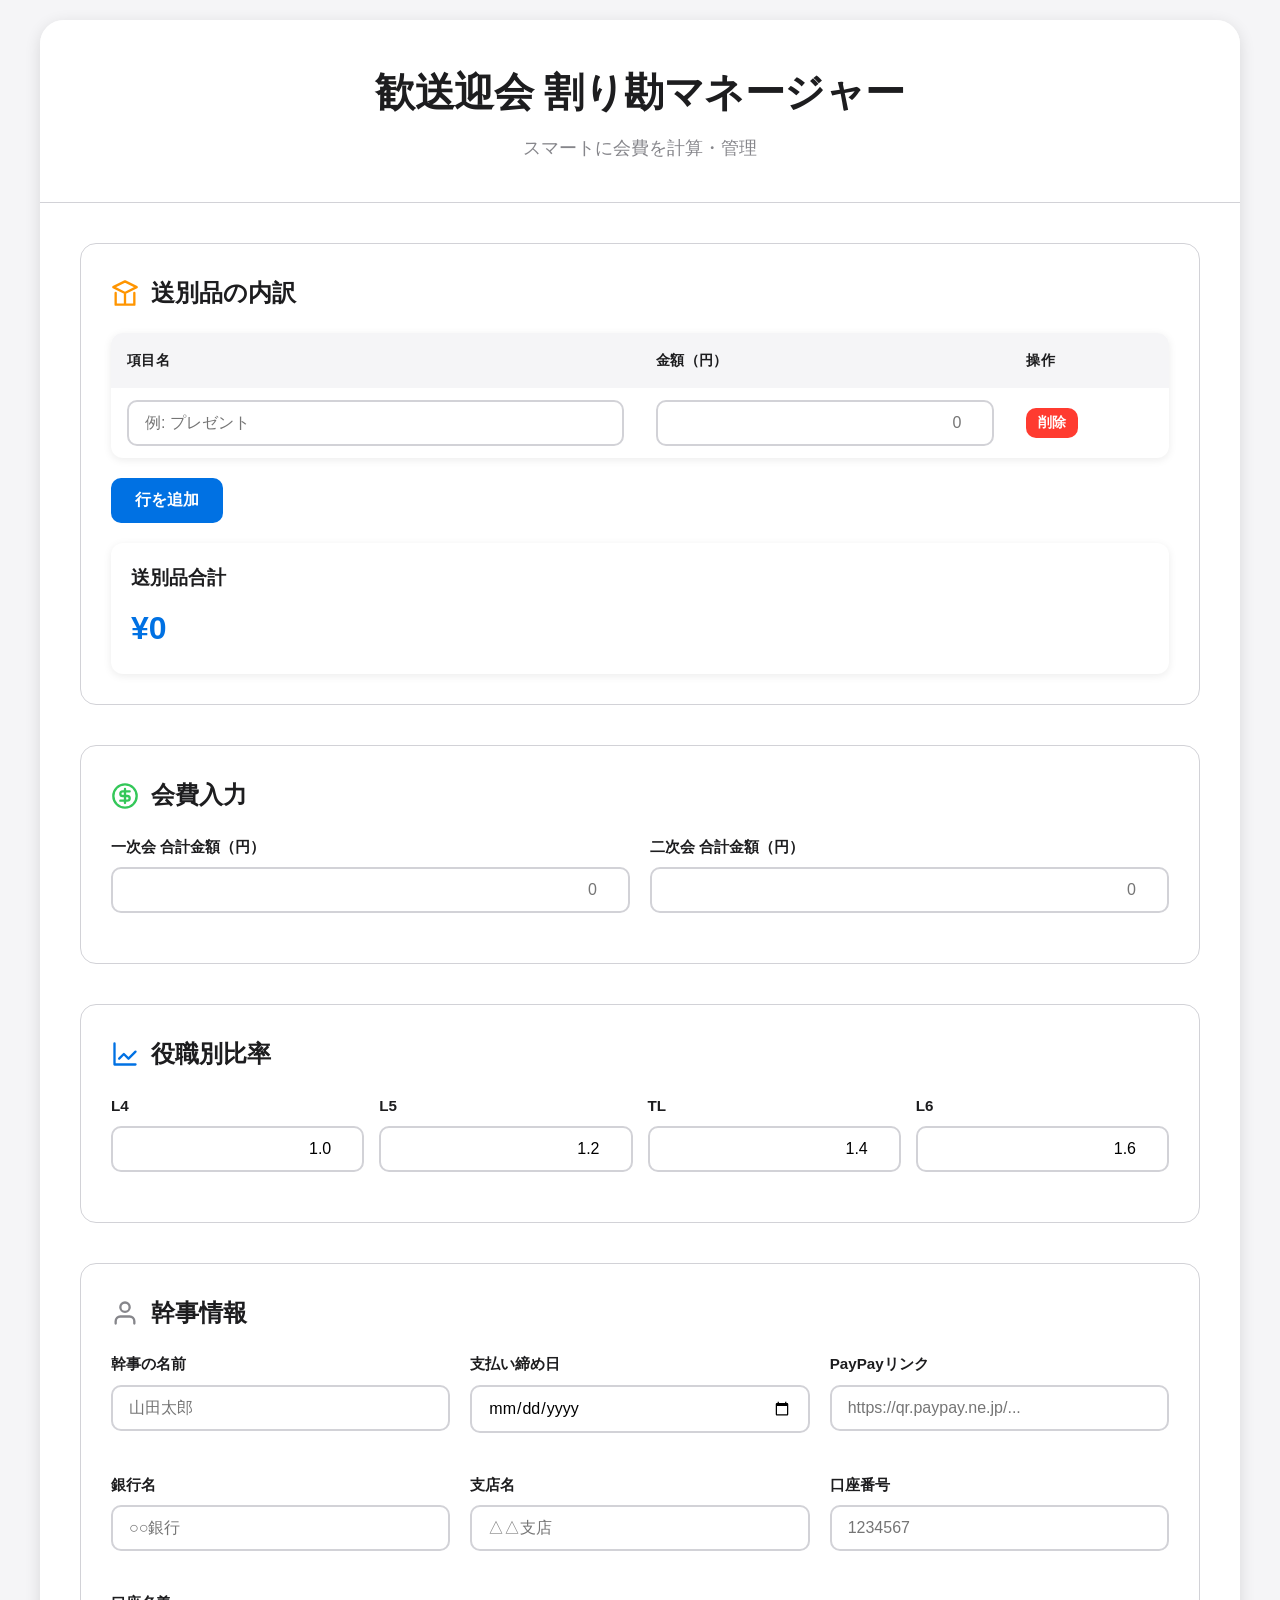
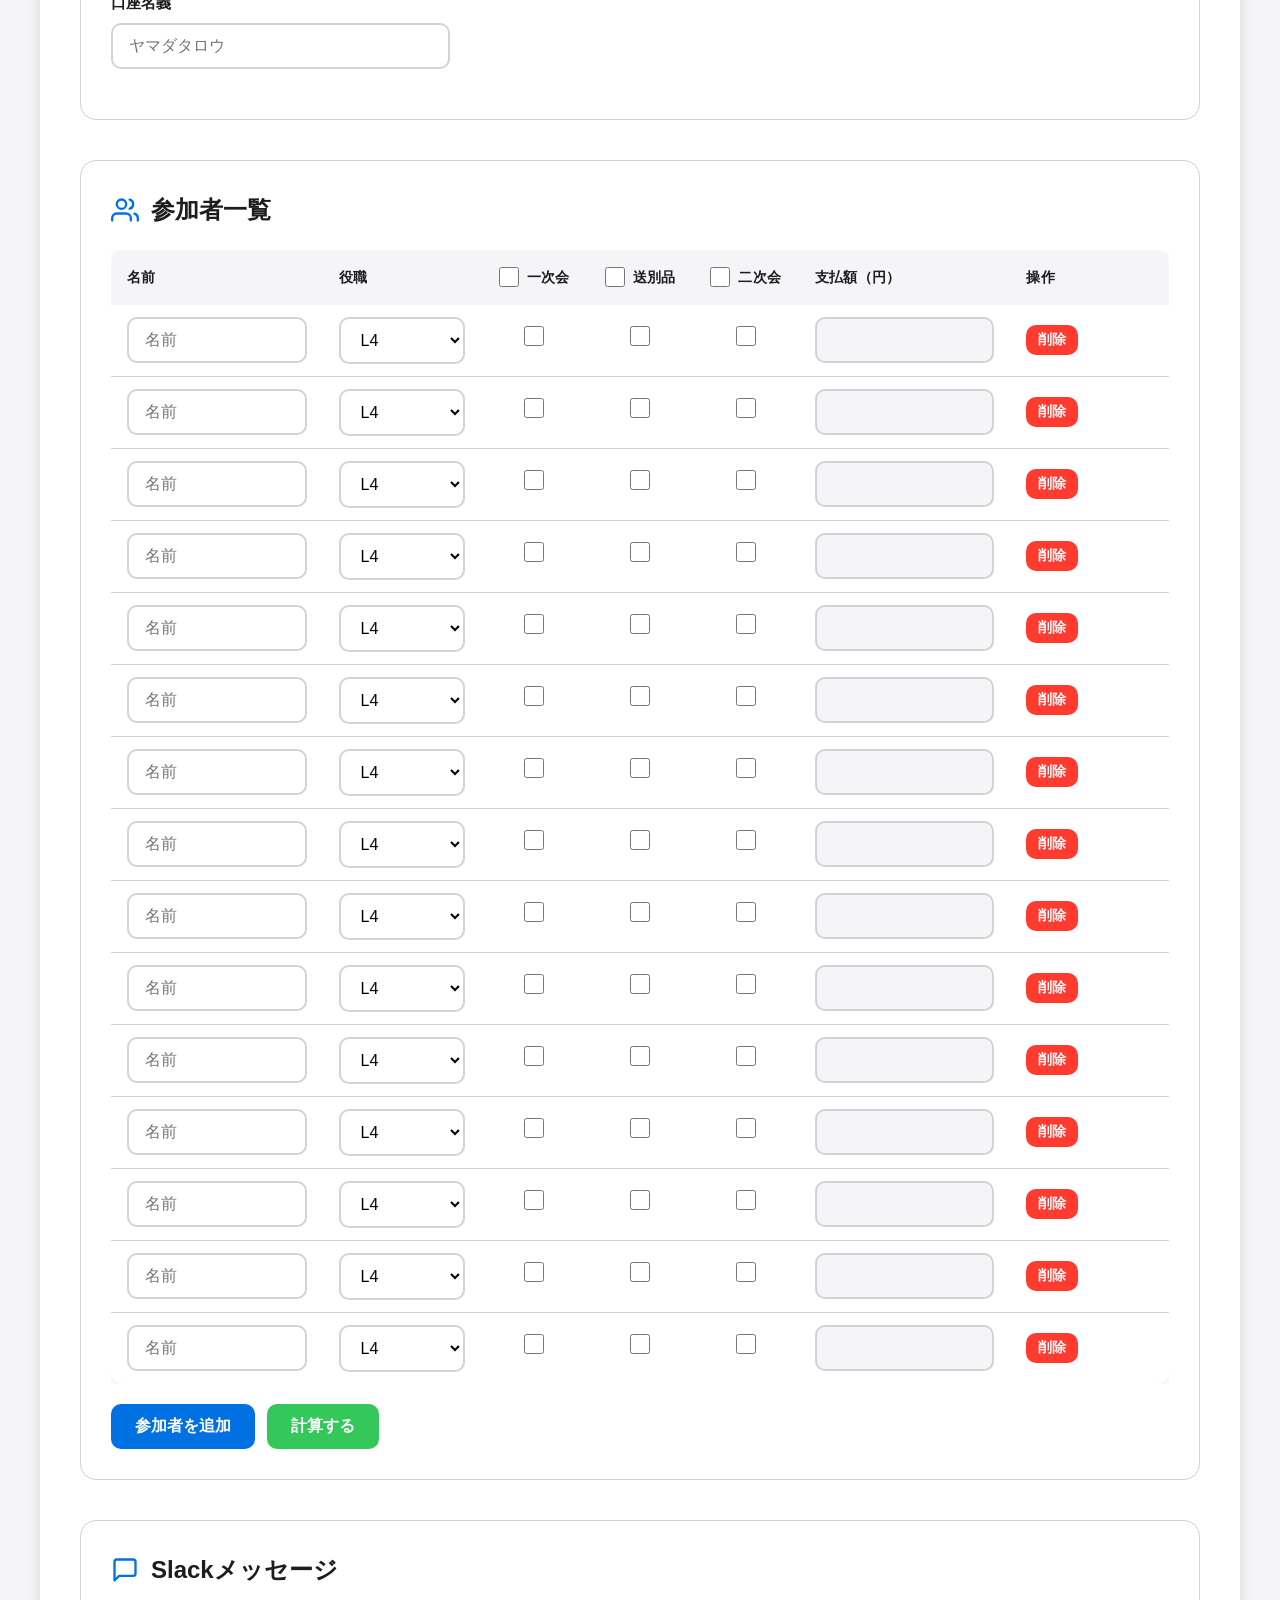
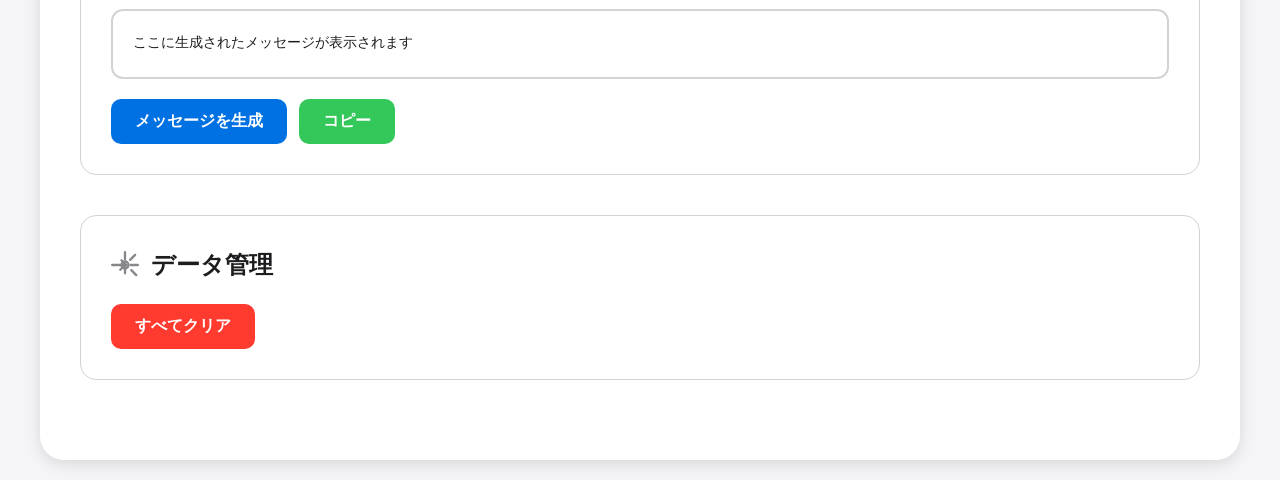
==== 割り勘マネージャー.html @ 9e11f9ca "Add files via upload" ====
<!DOCTYPE html>
<html lang="ja">
<head>
    <meta charset="UTF-8">
    <meta name="viewport" content="width=device-width, initial-scale=1.0">
    <title>歓送迎会 割り勘マネージャー</title>
    <style>
        * {
            margin: 0;
            padding: 0;
            box-sizing: border-box;
        }
        
        :root {
            --primary-blue: #0071e3;
            --primary-blue-hover: #0077ed;
            --secondary-gray: #f5f5f7;
            --text-primary: #1d1d1f;
            --text-secondary: #86868b;
            --card-bg: #ffffff;
            --border-color: #d2d2d7;
            --success-green: #34c759;
            --warning-orange: #ff9500;
            --danger-red: #ff3b30;
            --shadow-light: 0 2px 8px rgba(0, 0, 0, 0.08);
            --shadow-medium: 0 4px 16px rgba(0, 0, 0, 0.12);
        }
        
        body {
            font-family: -apple-system, BlinkMacSystemFont, 'Segoe UI', 'Helvetica Neue', 'Hiragino Kaku Gothic ProN', 'ヒラギノ角ゴ ProN W3', Meiryo, メイリオ, sans-serif;
            background: #f5f5f7;
            color: var(--text-primary);
            line-height: 1.6;
            min-height: 100vh;
            padding: 20px;
            -webkit-font-smoothing: antialiased;
        }
        
        input, select, textarea, button {
            font-family: -apple-system, BlinkMacSystemFont, 'Segoe UI', 'Helvetica Neue', 'Hiragino Kaku Gothic ProN', 'ヒラギノ角ゴ ProN W3', Meiryo, メイリオ, sans-serif;
        }
        
        .container {
            max-width: 1200px;
            margin: 0 auto;
            background: var(--card-bg);
            border-radius: 24px;
            box-shadow: var(--shadow-medium);
            overflow: hidden;
        }
        
        .header {
            background: white;
            color: var(--text-primary);
            padding: 40px;
            text-align: center;
            border-bottom: 1px solid var(--border-color);
        }
        
        .header h1 {
            font-size: 2.5rem;
            font-weight: 700;
            margin-bottom: 10px;
            letter-spacing: -0.5px;
        }
        
        .header p {
            font-size: 1.1rem;
            color: var(--text-secondary);
        }
        
        .content {
            padding: 40px;
        }
        
        .section {
            margin-bottom: 40px;
            background: white;
            border-radius: 16px;
            padding: 30px;
            transition: all 0.3s ease;
            border: 1px solid var(--border-color);
        }
        
        .section:hover {
            box-shadow: var(--shadow-light);
        }
        
        .section-title {
            font-size: 1.5rem;
            font-weight: 700;
            margin-bottom: 20px;
            color: var(--text-primary);
            display: flex;
            align-items: center;
            gap: 12px;
        }
        
        .section-title svg {
            width: 28px;
            height: 28px;
            flex-shrink: 0;
        }
        
        .form-group {
            margin-bottom: 20px;
        }
        
        .form-label {
            display: block;
            font-weight: 600;
            margin-bottom: 8px;
            color: var(--text-primary);
            font-size: 0.95rem;
        }
        
        input[type="text"],
        input[type="number"],
        input[type="date"],
        select {
            width: 100%;
            padding: 12px 16px;
            border: 2px solid var(--border-color);
            border-radius: 10px;
            font-size: 1rem;
            transition: all 0.3s ease;
            background: white;
        }
        
        input[type="text"]:focus,
        input[type="number"]:focus,
        input[type="date"]:focus,
        select:focus {
            outline: none;
            border-color: var(--primary-blue);
            box-shadow: 0 0 0 4px rgba(0, 113, 227, 0.1);
        }
        
        input[type="number"] {
            text-align: right;
        }
        
        table {
            width: 100%;
            border-collapse: separate;
            border-spacing: 0;
            background: white;
            border-radius: 12px;
            overflow: hidden;
            box-shadow: var(--shadow-light);
        }
        
        thead {
            background: var(--secondary-gray);
            color: var(--text-primary);
        }
        
        th {
            padding: 16px;
            text-align: left;
            font-weight: 600;
            font-size: 0.9rem;
            letter-spacing: 0.3px;
        }
        
        td {
            padding: 12px 16px;
            border-bottom: 1px solid var(--border-color);
        }
        
        tbody tr {
            transition: all 0.2s ease;
        }
        
        tbody tr:hover {
            background: var(--secondary-gray);
        }
        
        tbody tr:last-child td {
            border-bottom: none;
        }
        
        .row-calculated {
            background: rgba(52, 199, 89, 0.1) !important;
        }
        
        .btn {
            padding: 12px 24px;
            border: none;
            border-radius: 10px;
            font-size: 1rem;
            font-weight: 600;
            cursor: pointer;
            transition: all 0.3s ease;
            display: inline-flex;
            align-items: center;
            gap: 8px;
        }
        
        .btn:hover {
            transform: translateY(-2px);
            box-shadow: var(--shadow-medium);
        }
        
        .btn:active {
            transform: translateY(0);
        }
        
        .btn-primary {
            background: var(--primary-blue);
            color: white;
        }
        
        .btn-primary:hover {
            background: var(--primary-blue-hover);
        }
        
        .btn-success {
            background: var(--success-green);
            color: white;
        }
        
        .btn-danger {
            background: var(--danger-red);
            color: white;
        }
        
        .btn-small {
            padding: 6px 12px;
            font-size: 0.85rem;
        }
        
        .button-group {
            display: flex;
            gap: 12px;
            flex-wrap: wrap;
            margin-top: 20px;
        }
        
        .grid-2 {
            display: grid;
            grid-template-columns: repeat(auto-fit, minmax(250px, 1fr));
            gap: 20px;
        }
        
        .grid-4 {
            display: grid;
            grid-template-columns: repeat(auto-fit, minmax(150px, 1fr));
            gap: 15px;
        }
        
        .total-display {
            background: white;
            border-radius: 12px;
            padding: 20px;
            margin-top: 20px;
            box-shadow: var(--shadow-light);
        }
        
        .total-display h3 {
            font-size: 1.2rem;
            margin-bottom: 10px;
            color: var(--text-primary);
        }
        
        .total-display .amount {
            font-size: 2rem;
            font-weight: 700;
            color: var(--primary-blue);
        }
        
        .diff-display {
            margin-top: 20px;
            padding: 16px;
            border-radius: 12px;
            font-weight: 600;
            text-align: center;
        }
        
        .diff-positive {
            background: rgba(52, 199, 89, 0.15);
            color: var(--success-green);
        }
        
        .diff-negative {
            background: rgba(255, 59, 48, 0.15);
            color: var(--danger-red);
        }
        
        .diff-zero {
            background: rgba(0, 113, 227, 0.15);
            color: var(--primary-blue);
        }
        
        .slack-output {
            background: white;
            border: 2px solid var(--border-color);
            border-radius: 12px;
            padding: 20px;
            font-family: 'SF Mono', 'Monaco', 'Courier New', monospace;
            font-size: 0.9rem;
            white-space: pre-wrap;
            word-wrap: break-word;
            max-height: 400px;
            overflow-y: auto;
            line-height: 1.8;
        }
        
        .checkbox-header {
            display: flex;
            align-items: center;
            gap: 8px;
            justify-content: center;
        }
        
        input[type="checkbox"] {
            width: 20px;
            height: 20px;
            cursor: pointer;
            border-radius: 4px;
        }
        
        .hidden-row {
            display: none;
        }
        
        @media (max-width: 768px) {
            body {
                padding: 10px;
            }
            
            .header h1 {
                font-size: 1.8rem;
            }
            
            .content {
                padding: 20px;
            }
            
            .section {
                padding: 20px;
            }
            
            table {
                font-size: 0.85rem;
            }
            
            th, td {
                padding: 8px;
            }
            
            .btn {
                width: 100%;
                justify-content: center;
            }
            
            .grid-2,
            .grid-4 {
                grid-template-columns: 1fr;
            }
        }
        
        ::-webkit-scrollbar {
            width: 10px;
            height: 10px;
        }
        
        ::-webkit-scrollbar-track {
            background: var(--secondary-gray);
            border-radius: 10px;
        }
        
        ::-webkit-scrollbar-thumb {
            background: var(--text-secondary);
            border-radius: 10px;
        }
        
        ::-webkit-scrollbar-thumb:hover {
            background: var(--text-primary);
        }
    </style>
</head>
<body>
    <div class="container">
        <div class="header">
            <h1>歓送迎会 割り勘マネージャー</h1>
            <p>スマートに会費を計算・管理</p>
        </div>
        
        <div class="content">
            <!-- 送別品の内訳 -->
            <div class="section">
                <h2 class="section-title">
                    <svg viewBox="0 0 24 24" fill="none" stroke="currentColor" stroke-width="2" stroke-linecap="round" stroke-linejoin="round" style="color: #ff9500;">
                        <path d="M20 12v10H4V12M22 7l-10-5-10 5 10 5 10-5zM12 12v10"/>
                    </svg>
                    送別品の内訳
                </h2>
                <table id="giftTable">
                    <thead>
                        <tr>
                            <th style="width: 50%">項目名</th>
                            <th style="width: 35%">金額（円）</th>
                            <th style="width: 15%">操作</th>
                        </tr>
                    </thead>
                    <tbody id="giftTableBody">
                        <tr>
                            <td><input type="text" class="gift-item" placeholder="例: プレゼント"></td>
                            <td><input type="number" class="gift-amount" placeholder="0"></td>
                            <td><button class="btn btn-danger btn-small" onclick="deleteGiftRow(this)">削除</button></td>
                        </tr>
                    </tbody>
                </table>
                <div class="button-group">
                    <button class="btn btn-primary" onclick="addGiftRow()">行を追加</button>
                </div>
                <div class="total-display">
                    <h3>送別品合計</h3>
                    <div class="amount" id="giftTotal">¥0</div>
                </div>
            </div>
            
            <!-- 会費入力 -->
            <div class="section">
                <h2 class="section-title">
                    <svg viewBox="0 0 24 24" fill="none" stroke="currentColor" stroke-width="2" stroke-linecap="round" stroke-linejoin="round" style="color: #34c759;">
                        <circle cx="12" cy="12" r="10"/>
                        <path d="M16 8h-6a2 2 0 1 0 0 4h4a2 2 0 1 1 0 4H8M12 18V6"/>
                    </svg>
                    会費入力
                </h2>
                <div class="grid-2">
                    <div class="form-group">
                        <label class="form-label">一次会 合計金額（円）</label>
                        <input type="number" id="primaryTotal" placeholder="0">
                    </div>
                    <div class="form-group">
                        <label class="form-label">二次会 合計金額（円）</label>
                        <input type="number" id="secondaryTotal" placeholder="0">
                    </div>
                </div>
            </div>
            
            <!-- 役職別比率 -->
            <div class="section">
                <h2 class="section-title">
                    <svg viewBox="0 0 24 24" fill="none" stroke="currentColor" stroke-width="2" stroke-linecap="round" stroke-linejoin="round" style="color: #0071e3;">
                        <path d="M3 3v18h18M7 16l4-4 4 4 6-6"/>
                    </svg>
                    役職別比率
                </h2>
                <div class="grid-4">
                    <div class="form-group">
                        <label class="form-label">L4</label>
                        <input type="number" id="ratioL4" value="1.0" step="0.1">
                    </div>
                    <div class="form-group">
                        <label class="form-label">L5</label>
                        <input type="number" id="ratioL5" value="1.2" step="0.1">
                    </div>
                    <div class="form-group">
                        <label class="form-label">TL</label>
                        <input type="number" id="ratioTL" value="1.4" step="0.1">
                    </div>
                    <div class="form-group">
                        <label class="form-label">L6</label>
                        <input type="number" id="ratioL6" value="1.6" step="0.1">
                    </div>
                </div>
            </div>
            
            <!-- 幹事情報 -->
            <div class="section">
                <h2 class="section-title">
                    <svg viewBox="0 0 24 24" fill="none" stroke="currentColor" stroke-width="2" stroke-linecap="round" stroke-linejoin="round" style="color: #86868b;">
                        <path d="M20 21v-2a4 4 0 0 0-4-4H8a4 4 0 0 0-4 4v2"/>
                        <circle cx="12" cy="7" r="4"/>
                    </svg>
                    幹事情報
                </h2>
                <div class="grid-2">
                    <div class="form-group">
                        <label class="form-label">幹事の名前</label>
                        <input type="text" id="organizerName" placeholder="山田太郎">
                    </div>
                    <div class="form-group">
                        <label class="form-label">支払い締め日</label>
                        <input type="date" id="paymentDeadline">
                    </div>
                    <div class="form-group">
                        <label class="form-label">PayPayリンク</label>
                        <input type="text" id="paypayLink" placeholder="https://qr.paypay.ne.jp/...">
                    </div>
                    <div class="form-group">
                        <label class="form-label">銀行名</label>
                        <input type="text" id="bankName" placeholder="○○銀行">
                    </div>
                    <div class="form-group">
                        <label class="form-label">支店名</label>
                        <input type="text" id="branchName" placeholder="△△支店">
                    </div>
                    <div class="form-group">
                        <label class="form-label">口座番号</label>
                        <input type="text" id="accountNumber" placeholder="1234567">
                    </div>
                    <div class="form-group">
                        <label class="form-label">口座名義</label>
                        <input type="text" id="accountName" placeholder="ヤマダタロウ">
                    </div>
                </div>
            </div>
            
            <!-- 参加者一覧 -->
            <div class="section">
                <h2 class="section-title">
                    <svg viewBox="0 0 24 24" fill="none" stroke="currentColor" stroke-width="2" stroke-linecap="round" stroke-linejoin="round" style="color: #0071e3;">
                        <path d="M17 21v-2a4 4 0 0 0-4-4H5a4 4 0 0 0-4 4v2"/>
                        <circle cx="9" cy="7" r="4"/>
                        <path d="M23 21v-2a4 4 0 0 0-3-3.87M16 3.13a4 4 0 0 1 0 7.75"/>
                    </svg>
                    参加者一覧
                </h2>
                <div style="overflow-x: auto;">
                    <table id="participantTable">
                        <thead>
                            <tr>
                                <th style="width: 20%">名前</th>
                                <th style="width: 15%">役職</th>
                                <th style="width: 10%">
                                    <div class="checkbox-header">
                                        <input type="checkbox" id="checkAllPrimary" onchange="checkAllColumn('primary')">
                                        <label>一次会</label>
                                    </div>
                                </th>
                                <th style="width: 10%">
                                    <div class="checkbox-header">
                                        <input type="checkbox" id="checkAllGift" onchange="checkAllColumn('gift')">
                                        <label>送別品</label>
                                    </div>
                                </th>
                                <th style="width: 10%">
                                    <div class="checkbox-header">
                                        <input type="checkbox" id="checkAllSecondary" onchange="checkAllColumn('secondary')">
                                        <label>二次会</label>
                                    </div>
                                </th>
                                <th style="width: 20%">支払額（円）</th>
                                <th style="width: 15%">操作</th>
                            </tr>
                        </thead>
                        <tbody id="participantTableBody">
                        </tbody>
                    </table>
                </div>
                <div class="button-group">
                    <button class="btn btn-primary" onclick="addParticipantRow()">参加者を追加</button>
                    <button class="btn btn-success" onclick="calculate()">計算する</button>
                </div>
                <div id="diffDisplay"></div>
            </div>
            
            <!-- Slackメッセージ -->
            <div class="section">
                <h2 class="section-title">
                    <svg viewBox="0 0 24 24" fill="none" stroke="currentColor" stroke-width="2" stroke-linecap="round" stroke-linejoin="round" style="color: #0071e3;">
                        <path d="M21 15a2 2 0 0 1-2 2H7l-4 4V5a2 2 0 0 1 2-2h14a2 2 0 0 1 2 2z"/>
                    </svg>
                    Slackメッセージ
                </h2>
                <div class="slack-output" id="slackOutput">ここに生成されたメッセージが表示されます</div>
                <div class="button-group">
                    <button class="btn btn-primary" onclick="generateSlackMessage()">メッセージを生成</button>
                    <button class="btn btn-success" onclick="copyToClipboard()">コピー</button>
                </div>
            </div>
            
            <!-- データ管理 -->
            <div class="section">
                <h2 class="section-title">
                    <svg viewBox="0 0 24 24" fill="none" stroke="currentColor" stroke-width="2" stroke-linecap="round" stroke-linejoin="round" style="color: #86868b;">
                        <circle cx="12" cy="12" r="3"/>
                        <path d="M12 1v6m0 6v6m8.66-15.66l-4.24 4.24m-4.24 4.24l-4.24 4.24M23 12h-6m-6 0H1m20.66 8.66l-4.24-4.24m-4.24-4.24l-4.24-4.24"/>
                    </svg>
                    データ管理
                </h2>
                <div class="button-group">
                    <button class="btn btn-danger" onclick="clearAllData()">すべてクリア</button>
                </div>
            </div>
        </div>
    </div>
    
    <script>
        const STORAGE_KEY = 'warikanManager';
        
        document.addEventListener('DOMContentLoaded', function() {
            loadFromStorage();
            initializeParticipants();
            attachGiftTableEvents();
            attachInputEvents();
        });
        
        function initializeParticipants() {
            const tbody = document.getElementById('participantTableBody');
            if (tbody.children.length === 0) {
                for (let i = 0; i < 15; i++) {
                    addParticipantRow();
                }
            }
        }
        
        function attachGiftTableEvents() {
            const tbody = document.getElementById('giftTableBody');
            tbody.addEventListener('keydown', function(e) {
                if (e.key === 'Enter') {
                    e.preventDefault();
                    const target = e.target;
                    if (target.classList.contains('gift-item') || target.classList.contains('gift-amount')) {
                        const row = target.closest('tr');
                        const nextRow = row.nextElementSibling;
                        if (nextRow) {
                            nextRow.querySelector('.gift-item').focus();
                        } else {
                            addGiftRow();
                            setTimeout(() => {
                                const newRow = tbody.lastElementChild;
                                newRow.querySelector('.gift-item').focus();
                            }, 0);
                        }
                    }
                }
            });
            
            tbody.addEventListener('input', function(e) {
                if (e.target.classList.contains('gift-amount')) {
                    updateGiftTotal();
                    saveToStorage();
                }
            });
            
            tbody.addEventListener('input', function(e) {
                if (e.target.classList.contains('gift-item')) {
                    saveToStorage();
                }
            });
        }
        
        function attachInputEvents() {
            const inputs = ['primaryTotal', 'secondaryTotal', 'ratioL4', 'ratioL5', 'ratioTL', 'ratioL6',
                          'organizerName', 'paymentDeadline', 'paypayLink', 'bankName', 'branchName', 
                          'accountNumber', 'accountName'];
            
            inputs.forEach(id => {
                const element = document.getElementById(id);
                if (element) {
                    element.addEventListener('input', saveToStorage);
                }
            });
        }
        
        function addGiftRow() {
            const tbody = document.getElementById('giftTableBody');
            const row = tbody.insertRow();
            row.innerHTML = `
                <td><input type="text" class="gift-item" placeholder="例: プレゼント"></td>
                <td><input type="number" class="gift-amount" placeholder="0"></td>
                <td><button class="btn btn-danger btn-small" onclick="deleteGiftRow(this)">削除</button></td>
            `;
        }
        
        function deleteGiftRow(btn) {
            const row = btn.closest('tr');
            row.remove();
            updateGiftTotal();
            saveToStorage();
        }
        
        function updateGiftTotal() {
            const amounts = document.querySelectorAll('.gift-amount');
            let total = 0;
            amounts.forEach(input => {
                const value = parseFloat(input.value) || 0;
                total += value;
            });
            document.getElementById('giftTotal').textContent = '¥' + total.toLocaleString();
        }
        
        function addParticipantRow() {
            const tbody = document.getElementById('participantTableBody');
            const row = tbody.insertRow();
            row.innerHTML = `
                <td><input type="text" class="participant-name" placeholder="名前"></td>
                <td>
                    <select class="participant-role">
                        <option value="L4">L4</option>
                        <option value="L5">L5</option>
                        <option value="TL">TL</option>
                        <option value="L6">L6</option>
                    </select>
                </td>
                <td style="text-align: center;"><input type="checkbox" class="check-primary"></td>
                <td style="text-align: center;"><input type="checkbox" class="check-gift"></td>
                <td style="text-align: center;"><input type="checkbox" class="check-secondary"></td>
                <td><input type="text" class="payment-amount" readonly style="background: #f5f5f7; font-weight: 600;"></td>
                <td><button class="btn btn-danger btn-small" onclick="deleteParticipantRow(this)">削除</button></td>
            `;
            
            const nameInput = row.querySelector('.participant-name');
            nameInput.addEventListener('keydown', function(e) {
                if (e.key === 'Enter') {
                    e.preventDefault();
                    const currentRow = this.closest('tr');
                    const nextRow = currentRow.nextElementSibling;
                    if (nextRow) {
                        nextRow.querySelector('.participant-name').focus();
                    } else {
                        addParticipantRow();
                        setTimeout(() => {
                            const newRow = tbody.lastElementChild;
                            newRow.querySelector('.participant-name').focus();
                        }, 0);
                    }
                }
                if (e.key === 'Tab' && !e.shiftKey) {
                    e.preventDefault();
                    const currentRow = this.closest('tr');
                    const nextRow = currentRow.nextElementSibling;
                    if (nextRow) {
                        nextRow.querySelector('.participant-name').focus();
                    } else {
                        addParticipantRow();
                        setTimeout(() => {
                            const newRow = tbody.lastElementChild;
                            newRow.querySelector('.participant-name').focus();
                        }, 0);
                    }
                }
            });
            
            const inputs = row.querySelectorAll('input, select');
            inputs.forEach(input => {
                input.addEventListener('change', saveToStorage);
                input.addEventListener('input', saveToStorage);
            });
        }
        
        function deleteParticipantRow(btn) {
            const row = btn.closest('tr');
            row.remove();
            saveToStorage();
        }
        
        function checkAllColumn(type) {
            const checkboxId = 'checkAll' + type.charAt(0).toUpperCase() + type.slice(1);
            const isChecked = document.getElementById(checkboxId).checked;
            const checkboxes = document.querySelectorAll('.check-' + type);
            checkboxes.forEach(cb => {
                cb.checked = isChecked;
            });
            saveToStorage();
        }
        
        function calculate() {
            const giftTotal = getGiftTotal();
            const primaryTotal = parseFloat(document.getElementById('primaryTotal').value) || 0;
            const secondaryTotal = parseFloat(document.getElementById('secondaryTotal').value) || 0;
            
            const ratios = {
                'L4': parseFloat(document.getElementById('ratioL4').value) || 1.0,
                'L5': parseFloat(document.getElementById('ratioL5').value) || 1.2,
                'TL': parseFloat(document.getElementById('ratioTL').value) || 1.4,
                'L6': parseFloat(document.getElementById('ratioL6').value) || 1.6
            };
            
            const rows = document.querySelectorAll('#participantTableBody tr');
            const participants = [];
            
            rows.forEach(row => {
                const name = row.querySelector('.participant-name').value.trim();
                if (name) {
                    participants.push({
                        row: row,
                        name: name,
                        role: row.querySelector('.participant-role').value,
                        primary: row.querySelector('.check-primary').checked,
                        gift: row.querySelector('.check-gift').checked,
                        secondary: row.querySelector('.check-secondary').checked,
                        ratio: ratios[row.querySelector('.participant-role').value]
                    });
                }
            });
            
            const giftCalc = calculateCategory(participants.filter(p => p.gift), giftTotal, ratios);
            const primaryCalc = calculateCategory(participants.filter(p => p.primary), primaryTotal, ratios);
            const secondaryCalc = calculateCategory(participants.filter(p => p.secondary), secondaryTotal, ratios);
            
            let totalCalculated = 0;
            participants.forEach(p => {
                let amount = 0;
                if (p.gift) amount += giftCalc.payments[p.name] || 0;
                if (p.primary) amount += primaryCalc.payments[p.name] || 0;
                if (p.secondary) amount += secondaryCalc.payments[p.name] || 0;
                
                p.row.querySelector('.payment-amount').value = '¥' + amount.toLocaleString();
                p.row.classList.add('row-calculated');
                totalCalculated += amount;
            });
            
            rows.forEach(row => {
                const name = row.querySelector('.participant-name').value.trim();
                if (!name) {
                    row.classList.add('hidden-row');
                } else {
                    row.classList.remove('hidden-row');
                }
            });
            
            const actualTotal = giftTotal + primaryTotal + secondaryTotal;
            const diff = totalCalculated - actualTotal;
            const diffDisplay = document.getElementById('diffDisplay');
            
            if (diff === 0) {
                diffDisplay.className = 'diff-display diff-zero';
                diffDisplay.innerHTML = '差分: ¥0（ピッタリ！）';
            } else if (diff > 0) {
                diffDisplay.className = 'diff-display diff-positive';
                diffDisplay.innerHTML = '差分: +¥' + diff.toLocaleString() + '（按分合計が実費より多い）';
            } else {
                diffDisplay.className = 'diff-display diff-negative';
                diffDisplay.innerHTML = '差分: -¥' + Math.abs(diff).toLocaleString() + '（按分合計が実費より少ない）';
            }
            
            saveToStorage();
        }
        
        function calculateCategory(participants, total, ratios) {
            if (participants.length === 0 || total === 0) {
                return { payments: {}, totalPaid: 0 };
            }
            
            const totalRatio = participants.reduce((sum, p) => sum + p.ratio, 0);
            const payments = {};
            let totalPaid = 0;
            
            participants.forEach(p => {
                const amount = Math.ceil((total * p.ratio) / totalRatio);
                payments[p.name] = amount;
                totalPaid += amount;
            });
            
            return { payments, totalPaid };
        }
        
        function getGiftTotal() {
            const amounts = document.querySelectorAll('.gift-amount');
            let total = 0;
            amounts.forEach(input => {
                total += parseFloat(input.value) || 0;
            });
            return total;
        }
        
        function generateSlackMessage() {
            const giftTotal = getGiftTotal();
            const primaryTotal = parseFloat(document.getElementById('primaryTotal').value) || 0;
            const secondaryTotal = parseFloat(document.getElementById('secondaryTotal').value) || 0;
            const totalAmount = giftTotal + primaryTotal + secondaryTotal;
            
            const organizerName = document.getElementById('organizerName').value || '幹事';
            const deadline = document.getElementById('paymentDeadline').value;
            const paypayLink = document.getElementById('paypayLink').value;
            const bankName = document.getElementById('bankName').value;
            const branchName = document.getElementById('branchName').value;
            const accountNumber = document.getElementById('accountNumber').value;
            const accountName = document.getElementById('accountName').value;
            
            let message = '【歓送迎会 会費のお知らせ】\n\n';
            message += '=== 内訳 ===\n';
            
            if (giftTotal > 0) {
                message += '■ 送別品\n';
                const giftItems = document.querySelectorAll('#giftTableBody tr');
                giftItems.forEach(row => {
                    const item = row.querySelector('.gift-item').value;
                    const amount = parseFloat(row.querySelector('.gift-amount').value) || 0;
                    if (item && amount > 0) {
                        message += `  ・${item}: ¥${amount.toLocaleString()}\n`;
                    }
                });
                message += `  小計: ¥${giftTotal.toLocaleString()}\n\n`;
            }
            
            if (primaryTotal > 0) {
                message += `■ 一次会: ¥${primaryTotal.toLocaleString()}\n`;
            }
            if (secondaryTotal > 0) {
                message += `■ 二次会: ¥${secondaryTotal.toLocaleString()}\n`;
            }
            
            message += `\n【総額】¥${totalAmount.toLocaleString()}\n\n`;
            message += '=== 各自の支払額 ===\n';
            
            const rows = document.querySelectorAll('#participantTableBody tr:not(.hidden-row)');
            rows.forEach(row => {
                const name = row.querySelector('.participant-name').value.trim();
                const amount = row.querySelector('.payment-amount').value;
                if (name && amount) {
                    message += `${name}: ${amount}\n`;
                }
            });
            
            message += '\n=== お支払い方法 ===\n';
            
            if (paypayLink) {
                message += `【PayPay】\n${paypayLink}\n\n`;
            }
            
            if (bankName && accountNumber) {
                message += '【銀行振込】\n';
                if (bankName) message += `銀行名: ${bankName}\n`;
                if (branchName) message += `支店名: ${branchName}\n`;
                if (accountNumber) message += `口座番号: ${accountNumber}\n`;
                if (accountName) message += `口座名義: ${accountName}\n`;
                message += '\n';
            }
            
            if (deadline) {
                const date = new Date(deadline);
                const month = date.getMonth() + 1;
                const day = date.getDate();
                message += `⏰ お支払い期限: ${month}月${day}日までに\n\n`;
            }
            
            message += `お問い合わせ: ${organizerName}\n`;
            message += '\nよろしくお願いいたします！';
            
            document.getElementById('slackOutput').textContent = message;
        }
        
        function copyToClipboard() {
            const text = document.getElementById('slackOutput').textContent;
            navigator.clipboard.writeText(text).then(() => {
                alert('✅ クリップボードにコピーしました！');
            }).catch(err => {
                alert('❌ コピーに失敗しました: ' + err);
            });
        }
        
        function saveToStorage() {
            const data = {
                gifts: [],
                primaryTotal: document.getElementById('primaryTotal').value,
                secondaryTotal: document.getElementById('secondaryTotal').value,
                ratios: {
                    L4: document.getElementById('ratioL4').value,
                    L5: document.getElementById('ratioL5').value,
                    TL: document.getElementById('ratioTL').value,
                    L6: document.getElementById('ratioL6').value
                },
                organizer: {
                    name: document.getElementById('organizerName').value,
                    deadline: document.getElementById('paymentDeadline').value,
                    paypay: document.getElementById('paypayLink').value,
                    bank: document.getElementById('bankName').value,
                    branch: document.getElementById('branchName').value,
                    account: document.getElementById('accountNumber').value,
                    accountName: document.getElementById('accountName').value
                },
                participants: []
            };
            
            document.querySelectorAll('#giftTableBody tr').forEach(row => {
                const item = row.querySelector('.gift-item').value;
                const amount = row.querySelector('.gift-amount').value;
                data.gifts.push({ item, amount });
            });
            
            document.querySelectorAll('#participantTableBody tr').forEach(row => {
                const name = row.querySelector('.participant-name').value;
                const role = row.querySelector('.participant-role').value;
                const primary = row.querySelector('.check-primary').checked;
                const gift = row.querySelector('.check-gift').checked;
                const secondary = row.querySelector('.check-secondary').checked;
                data.participants.push({ name, role, primary, gift, secondary });
            });
            
            localStorage.setItem(STORAGE_KEY, JSON.stringify(data));
        }
        
        function loadFromStorage() {
            const saved = localStorage.getItem(STORAGE_KEY);
            if (!saved) return;
            
            try {
                const data = JSON.parse(saved);
                
                if (data.primaryTotal) document.getElementById('primaryTotal').value = data.primaryTotal;
                if (data.secondaryTotal) document.getElementById('secondaryTotal').value = data.secondaryTotal;
                
                if (data.ratios) {
                    document.getElementById('ratioL4').value = data.ratios.L4 || 1.0;
                    document.getElementById('ratioL5').value = data.ratios.L5 || 1.2;
                    document.getElementById('ratioTL').value = data.ratios.TL || 1.4;
                    document.getElementById('ratioL6').value = data.ratios.L6 || 1.6;
                }
                
                if (data.organizer) {
                    document.getElementById('organizerName').value = data.organizer.name || '';
                    document.getElementById('paymentDeadline').value = data.organizer.deadline || '';
                    document.getElementById('paypayLink').value = data.organizer.paypay || '';
                    document.getElementById('bankName').value = data.organizer.bank || '';
                    document.getElementById('branchName').value = data.organizer.branch || '';
                    document.getElementById('accountNumber').value = data.organizer.account || '';
                    document.getElementById('accountName').value = data.organizer.accountName || '';
                }
                
                if (data.gifts && data.gifts.length > 0) {
                    const tbody = document.getElementById('giftTableBody');
                    tbody.innerHTML = '';
                    data.gifts.forEach(gift => {
                        const row = tbody.insertRow();
                        row.innerHTML = `
                            <td><input type="text" class="gift-item" value="${gift.item}"></td>
                            <td><input type="number" class="gift-amount" value="${gift.amount}"></td>
                            <td><button class="btn btn-danger btn-small" onclick="deleteGiftRow(this)">削除</button></td>
                        `;
                    });
                    updateGiftTotal();
                }
                
                if (data.participants && data.participants.length > 0) {
                    const tbody = document.getElementById('participantTableBody');
                    tbody.innerHTML = '';
                    data.participants.forEach(p => {
                        const row = tbody.insertRow();
                        row.innerHTML = `
                            <td><input type="text" class="participant-name" value="${p.name}"></td>
                            <td>
                                <select class="participant-role">
                                    <option value="L4" ${p.role === 'L4' ? 'selected' : ''}>L4</option>
                                    <option value="L5" ${p.role === 'L5' ? 'selected' : ''}>L5</option>
                                    <option value="TL" ${p.role === 'TL' ? 'selected' : ''}>TL</option>
                                    <option value="L6" ${p.role === 'L6' ? 'selected' : ''}>L6</option>
                                </select>
                            </td>
                            <td style="text-align: center;"><input type="checkbox" class="check-primary" ${p.primary ? 'checked' : ''}></td>
                            <td style="text-align: center;"><input type="checkbox" class="check-gift" ${p.gift ? 'checked' : ''}></td>
                            <td style="text-align: center;"><input type="checkbox" class="check-secondary" ${p.secondary ? 'checked' : ''}></td>
                            <td><input type="text" class="payment-amount" readonly style="background: #f5f5f7; font-weight: 600;"></td>
                            <td><button class="btn btn-danger btn-small" onclick="deleteParticipantRow(this)">削除</button></td>
                        `;
                        
                        const nameInput = row.querySelector('.participant-name');
                        nameInput.addEventListener('keydown', function(e) {
                            if (e.key === 'Enter') {
                                e.preventDefault();
                                const currentRow = this.closest('tr');
                                const nextRow = currentRow.nextElementSibling;
                                if (nextRow) {
                                    nextRow.querySelector('.participant-name').focus();
                                } else {
                                    addParticipantRow();
                                    setTimeout(() => {
                                        const newRow = tbody.lastElementChild;
                                        newRow.querySelector('.participant-name').focus();
                                    }, 0);
                                }
                            }
                            if (e.key === 'Tab' && !e.shiftKey) {
                                e.preventDefault();
                                const currentRow = this.closest('tr');
                                const nextRow = currentRow.nextElementSibling;
                                if (nextRow) {
                                    nextRow.querySelector('.participant-name').focus();
                                } else {
                                    addParticipantRow();
                                    setTimeout(() => {
                                        const newRow = tbody.lastElementChild;
                                        newRow.querySelector('.participant-name').focus();
                                    }, 0);
                                }
                            }
                        });
                        
                        const inputs = row.querySelectorAll('input, select');
                        inputs.forEach(input => {
                            input.addEventListener('change', saveToStorage);
                            input.addEventListener('input', saveToStorage);
                        });
                    });
                }
            } catch (e) {
                console.error('データの読み込みに失敗:', e);
            }
        }
        
        function clearAllData() {
            if (confirm('本当にすべてのデータをクリアしますか？この操作は取り消せません。')) {
                localStorage.removeItem(STORAGE_KEY);
                location.reload();
            }
        }
    </script>
</body>
</html>
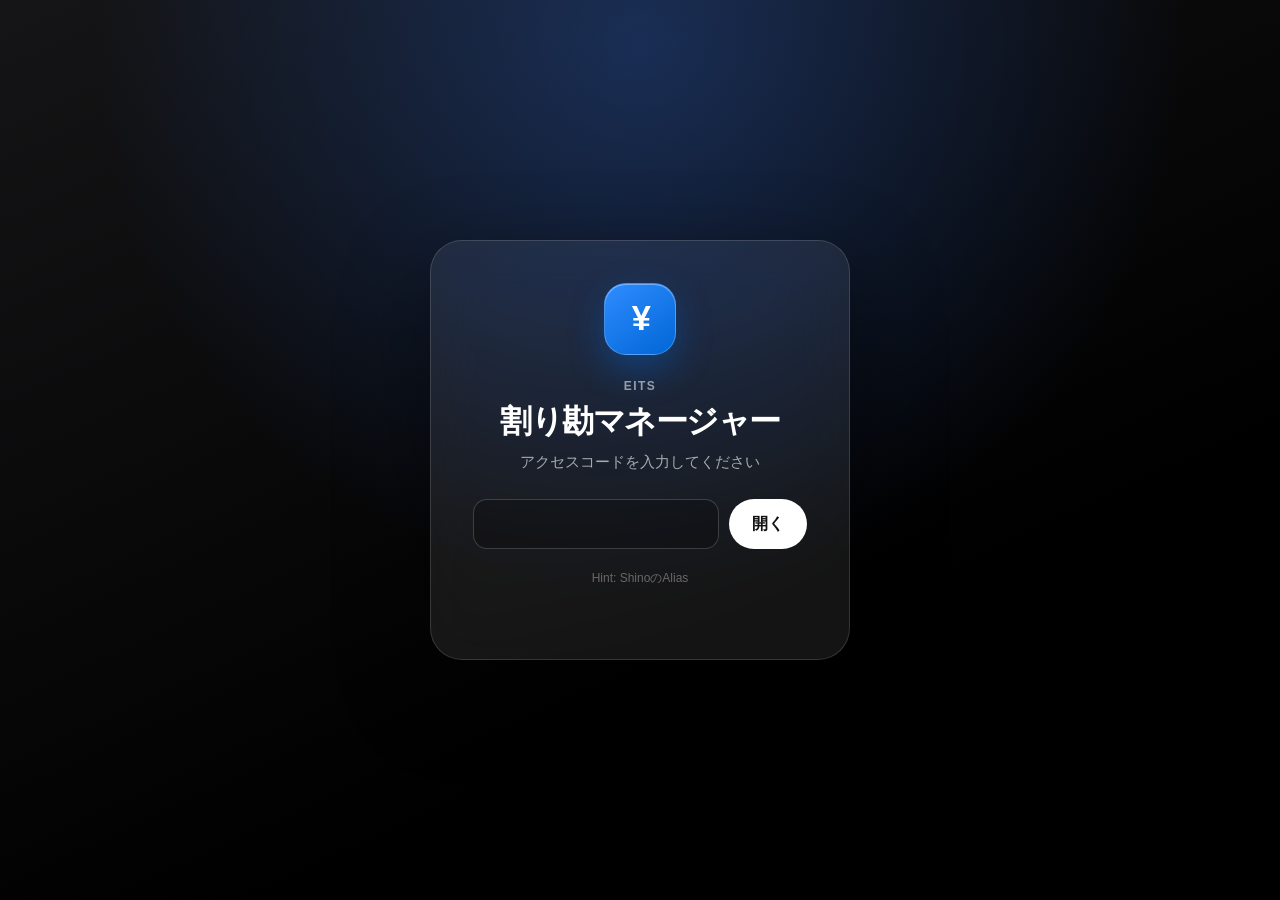
==== commit a4b28ede: "Redesign split manager as a one-page workspace" ====
--- a/割り勘マネージャー.html
+++ b/割り勘マネージャー.html
@@ -1,1106 +1,13 @@
-<!DOCTYPE html>
-<html lang="ja">
-<head>
-    <meta charset="UTF-8">
-    <meta name="viewport" content="width=device-width, initial-scale=1.0">
-    <title>歓送迎会 割り勘マネージャー</title>
-    <style>
-        * {
-            margin: 0;
-            padding: 0;
-            box-sizing: border-box;
-        }
-        
-        :root {
-            --primary-blue: #0071e3;
-            --primary-blue-hover: #0077ed;
-            --secondary-gray: #f5f5f7;
-            --text-primary: #1d1d1f;
-            --text-secondary: #86868b;
-            --card-bg: #ffffff;
-            --border-color: #d2d2d7;
-            --success-green: #34c759;
-            --warning-orange: #ff9500;
-            --danger-red: #ff3b30;
-            --shadow-light: 0 2px 8px rgba(0, 0, 0, 0.08);
-            --shadow-medium: 0 4px 16px rgba(0, 0, 0, 0.12);
-        }
-        
-        body {
-            font-family: -apple-system, BlinkMacSystemFont, 'Segoe UI', 'Helvetica Neue', 'Hiragino Kaku Gothic ProN', 'ヒラギノ角ゴ ProN W3', Meiryo, メイリオ, sans-serif;
-            background: #f5f5f7;
-            color: var(--text-primary);
-            line-height: 1.6;
-            min-height: 100vh;
-            padding: 20px;
-            -webkit-font-smoothing: antialiased;
-        }
-        
-        input, select, textarea, button {
-            font-family: -apple-system, BlinkMacSystemFont, 'Segoe UI', 'Helvetica Neue', 'Hiragino Kaku Gothic ProN', 'ヒラギノ角ゴ ProN W3', Meiryo, メイリオ, sans-serif;
-        }
-        
-        .container {
-            max-width: 1200px;
-            margin: 0 auto;
-            background: var(--card-bg);
-            border-radius: 24px;
-            box-shadow: var(--shadow-medium);
-            overflow: hidden;
-        }
-        
-        .header {
-            background: white;
-            color: var(--text-primary);
-            padding: 40px;
-            text-align: center;
-            border-bottom: 1px solid var(--border-color);
-        }
-        
-        .header h1 {
-            font-size: 2.5rem;
-            font-weight: 700;
-            margin-bottom: 10px;
-            letter-spacing: -0.5px;
-        }
-        
-        .header p {
-            font-size: 1.1rem;
-            color: var(--text-secondary);
-        }
-        
-        .content {
-            padding: 40px;
-        }
-        
-        .section {
-            margin-bottom: 40px;
-            background: white;
-            border-radius: 16px;
-            padding: 30px;
-            transition: all 0.3s ease;
-            border: 1px solid var(--border-color);
-        }
-        
-        .section:hover {
-            box-shadow: var(--shadow-light);
-        }
-        
-        .section-title {
-            font-size: 1.5rem;
-            font-weight: 700;
-            margin-bottom: 20px;
-            color: var(--text-primary);
-            display: flex;
-            align-items: center;
-            gap: 12px;
-        }
-        
-        .section-title svg {
-            width: 28px;
-            height: 28px;
-            flex-shrink: 0;
-        }
-        
-        .form-group {
-            margin-bottom: 20px;
-        }
-        
-        .form-label {
-            display: block;
-            font-weight: 600;
-            margin-bottom: 8px;
-            color: var(--text-primary);
-            font-size: 0.95rem;
-        }
-        
-        input[type="text"],
-        input[type="number"],
-        input[type="date"],
-        select {
-            width: 100%;
-            padding: 12px 16px;
-            border: 2px solid var(--border-color);
-            border-radius: 10px;
-            font-size: 1rem;
-            transition: all 0.3s ease;
-            background: white;
-        }
-        
-        input[type="text"]:focus,
-        input[type="number"]:focus,
-        input[type="date"]:focus,
-        select:focus {
-            outline: none;
-            border-color: var(--primary-blue);
-            box-shadow: 0 0 0 4px rgba(0, 113, 227, 0.1);
-        }
-        
-        input[type="number"] {
-            text-align: right;
-        }
-        
-        table {
-            width: 100%;
-            border-collapse: separate;
-            border-spacing: 0;
-            background: white;
-            border-radius: 12px;
-            overflow: hidden;
-            box-shadow: var(--shadow-light);
-        }
-        
-        thead {
-            background: var(--secondary-gray);
-            color: var(--text-primary);
-        }
-        
-        th {
-            padding: 16px;
-            text-align: left;
-            font-weight: 600;
-            font-size: 0.9rem;
-            letter-spacing: 0.3px;
-        }
-        
-        td {
-            padding: 12px 16px;
-            border-bottom: 1px solid var(--border-color);
-        }
-        
-        tbody tr {
-            transition: all 0.2s ease;
-        }
-        
-        tbody tr:hover {
-            background: var(--secondary-gray);
-        }
-        
-        tbody tr:last-child td {
-            border-bottom: none;
-        }
-        
-        .row-calculated {
-            background: rgba(52, 199, 89, 0.1) !important;
-        }
-        
-        .btn {
-            padding: 12px 24px;
-            border: none;
-            border-radius: 10px;
-            font-size: 1rem;
-            font-weight: 600;
-            cursor: pointer;
-            transition: all 0.3s ease;
-            display: inline-flex;
-            align-items: center;
-            gap: 8px;
-        }
-        
-        .btn:hover {
-            transform: translateY(-2px);
-            box-shadow: var(--shadow-medium);
-        }
-        
-        .btn:active {
-            transform: translateY(0);
-        }
-        
-        .btn-primary {
-            background: var(--primary-blue);
-            color: white;
-        }
-        
-        .btn-primary:hover {
-            background: var(--primary-blue-hover);
-        }
-        
-        .btn-success {
-            background: var(--success-green);
-            color: white;
-        }
-        
-        .btn-danger {
-            background: var(--danger-red);
-            color: white;
-        }
-        
-        .btn-small {
-            padding: 6px 12px;
-            font-size: 0.85rem;
-        }
-        
-        .button-group {
-            display: flex;
-            gap: 12px;
-            flex-wrap: wrap;
-            margin-top: 20px;
-        }
-        
-        .grid-2 {
-            display: grid;
-            grid-template-columns: repeat(auto-fit, minmax(250px, 1fr));
-            gap: 20px;
-        }
-        
-        .grid-4 {
-            display: grid;
-            grid-template-columns: repeat(auto-fit, minmax(150px, 1fr));
-            gap: 15px;
-        }
-        
-        .total-display {
-            background: white;
-            border-radius: 12px;
-            padding: 20px;
-            margin-top: 20px;
-            box-shadow: var(--shadow-light);
-        }
-        
-        .total-display h3 {
-            font-size: 1.2rem;
-            margin-bottom: 10px;
-            color: var(--text-primary);
-        }
-        
-        .total-display .amount {
-            font-size: 2rem;
-            font-weight: 700;
-            color: var(--primary-blue);
-        }
-        
-        .diff-display {
-            margin-top: 20px;
-            padding: 16px;
-            border-radius: 12px;
-            font-weight: 600;
-            text-align: center;
-        }
-        
-        .diff-positive {
-            background: rgba(52, 199, 89, 0.15);
-            color: var(--success-green);
-        }
-        
-        .diff-negative {
-            background: rgba(255, 59, 48, 0.15);
-            color: var(--danger-red);
-        }
-        
-        .diff-zero {
-            background: rgba(0, 113, 227, 0.15);
-            color: var(--primary-blue);
-        }
-        
-        .slack-output {
-            background: white;
-            border: 2px solid var(--border-color);
-            border-radius: 12px;
-            padding: 20px;
-            font-family: 'SF Mono', 'Monaco', 'Courier New', monospace;
-            font-size: 0.9rem;
-            white-space: pre-wrap;
-            word-wrap: break-word;
-            max-height: 400px;
-            overflow-y: auto;
-            line-height: 1.8;
-        }
-        
-        .checkbox-header {
-            display: flex;
-            align-items: center;
-            gap: 8px;
-            justify-content: center;
-        }
-        
-        input[type="checkbox"] {
-            width: 20px;
-            height: 20px;
-            cursor: pointer;
-            border-radius: 4px;
-        }
-        
-        .hidden-row {
-            display: none;
-        }
-        
-        @media (max-width: 768px) {
-            body {
-                padding: 10px;
-            }
-            
-            .header h1 {
-                font-size: 1.8rem;
-            }
-            
-            .content {
-                padding: 20px;
-            }
-            
-            .section {
-                padding: 20px;
-            }
-            
-            table {
-                font-size: 0.85rem;
-            }
-            
-            th, td {
-                padding: 8px;
-            }
-            
-            .btn {
-                width: 100%;
-                justify-content: center;
-            }
-            
-            .grid-2,
-            .grid-4 {
-                grid-template-columns: 1fr;
-            }
-        }
-        
-        ::-webkit-scrollbar {
-            width: 10px;
-            height: 10px;
-        }
-        
-        ::-webkit-scrollbar-track {
-            background: var(--secondary-gray);
-            border-radius: 10px;
-        }
-        
-        ::-webkit-scrollbar-thumb {
-            background: var(--text-secondary);
-            border-radius: 10px;
-        }
-        
-        ::-webkit-scrollbar-thumb:hover {
-            background: var(--text-primary);
-        }
-    </style>
-</head>
-<body>
-    <div class="container">
-        <div class="header">
-            <h1>歓送迎会 割り勘マネージャー</h1>
-            <p>スマートに会費を計算・管理</p>
-        </div>
-        
-        <div class="content">
-            <!-- 送別品の内訳 -->
-            <div class="section">
-                <h2 class="section-title">
-                    <svg viewBox="0 0 24 24" fill="none" stroke="currentColor" stroke-width="2" stroke-linecap="round" stroke-linejoin="round" style="color: #ff9500;">
-                        <path d="M20 12v10H4V12M22 7l-10-5-10 5 10 5 10-5zM12 12v10"/>
-                    </svg>
-                    送別品の内訳
-                </h2>
-                <table id="giftTable">
-                    <thead>
-                        <tr>
-                            <th style="width: 50%">項目名</th>
-                            <th style="width: 35%">金額（円）</th>
-                            <th style="width: 15%">操作</th>
-                        </tr>
-                    </thead>
-                    <tbody id="giftTableBody">
-                        <tr>
-                            <td><input type="text" class="gift-item" placeholder="例: プレゼント"></td>
-                            <td><input type="number" class="gift-amount" placeholder="0"></td>
-                            <td><button class="btn btn-danger btn-small" onclick="deleteGiftRow(this)">削除</button></td>
-                        </tr>
-                    </tbody>
-                </table>
-                <div class="button-group">
-                    <button class="btn btn-primary" onclick="addGiftRow()">行を追加</button>
-                </div>
-                <div class="total-display">
-                    <h3>送別品合計</h3>
-                    <div class="amount" id="giftTotal">¥0</div>
-                </div>
-            </div>
-            
-            <!-- 会費入力 -->
-            <div class="section">
-                <h2 class="section-title">
-                    <svg viewBox="0 0 24 24" fill="none" stroke="currentColor" stroke-width="2" stroke-linecap="round" stroke-linejoin="round" style="color: #34c759;">
-                        <circle cx="12" cy="12" r="10"/>
-                        <path d="M16 8h-6a2 2 0 1 0 0 4h4a2 2 0 1 1 0 4H8M12 18V6"/>
-                    </svg>
-                    会費入力
-                </h2>
-                <div class="grid-2">
-                    <div class="form-group">
-                        <label class="form-label">一次会 合計金額（円）</label>
-                        <input type="number" id="primaryTotal" placeholder="0">
-                    </div>
-                    <div class="form-group">
-                        <label class="form-label">二次会 合計金額（円）</label>
-                        <input type="number" id="secondaryTotal" placeholder="0">
-                    </div>
-                </div>
-            </div>
-            
-            <!-- 役職別比率 -->
-            <div class="section">
-                <h2 class="section-title">
-                    <svg viewBox="0 0 24 24" fill="none" stroke="currentColor" stroke-width="2" stroke-linecap="round" stroke-linejoin="round" style="color: #0071e3;">
-                        <path d="M3 3v18h18M7 16l4-4 4 4 6-6"/>
-                    </svg>
-                    役職別比率
-                </h2>
-                <div class="grid-4">
-                    <div class="form-group">
-                        <label class="form-label">L4</label>
-                        <input type="number" id="ratioL4" value="1.0" step="0.1">
-                    </div>
-                    <div class="form-group">
-                        <label class="form-label">L5</label>
-                        <input type="number" id="ratioL5" value="1.2" step="0.1">
-                    </div>
-                    <div class="form-group">
-                        <label class="form-label">TL</label>
-                        <input type="number" id="ratioTL" value="1.4" step="0.1">
-                    </div>
-                    <div class="form-group">
-                        <label class="form-label">L6</label>
-                        <input type="number" id="ratioL6" value="1.6" step="0.1">
-                    </div>
-                </div>
-            </div>
-            
-            <!-- 幹事情報 -->
-            <div class="section">
-                <h2 class="section-title">
-                    <svg viewBox="0 0 24 24" fill="none" stroke="currentColor" stroke-width="2" stroke-linecap="round" stroke-linejoin="round" style="color: #86868b;">
-                        <path d="M20 21v-2a4 4 0 0 0-4-4H8a4 4 0 0 0-4 4v2"/>
-                        <circle cx="12" cy="7" r="4"/>
-                    </svg>
-                    幹事情報
-                </h2>
-                <div class="grid-2">
-                    <div class="form-group">
-                        <label class="form-label">幹事の名前</label>
-                        <input type="text" id="organizerName" placeholder="山田太郎">
-                    </div>
-                    <div class="form-group">
-                        <label class="form-label">支払い締め日</label>
-                        <input type="date" id="paymentDeadline">
-                    </div>
-                    <div class="form-group">
-                        <label class="form-label">PayPayリンク</label>
-                        <input type="text" id="paypayLink" placeholder="https://qr.paypay.ne.jp/...">
-                    </div>
-                    <div class="form-group">
-                        <label class="form-label">銀行名</label>
-                        <input type="text" id="bankName" placeholder="○○銀行">
-                    </div>
-                    <div class="form-group">
-                        <label class="form-label">支店名</label>
-                        <input type="text" id="branchName" placeholder="△△支店">
-                    </div>
-                    <div class="form-group">
-                        <label class="form-label">口座番号</label>
-                        <input type="text" id="accountNumber" placeholder="1234567">
-                    </div>
-                    <div class="form-group">
-                        <label class="form-label">口座名義</label>
-                        <input type="text" id="accountName" placeholder="ヤマダタロウ">
-                    </div>
-                </div>
-            </div>
-            
-            <!-- 参加者一覧 -->
-            <div class="section">
-                <h2 class="section-title">
-                    <svg viewBox="0 0 24 24" fill="none" stroke="currentColor" stroke-width="2" stroke-linecap="round" stroke-linejoin="round" style="color: #0071e3;">
-                        <path d="M17 21v-2a4 4 0 0 0-4-4H5a4 4 0 0 0-4 4v2"/>
-                        <circle cx="9" cy="7" r="4"/>
-                        <path d="M23 21v-2a4 4 0 0 0-3-3.87M16 3.13a4 4 0 0 1 0 7.75"/>
-                    </svg>
-                    参加者一覧
-                </h2>
-                <div style="overflow-x: auto;">
-                    <table id="participantTable">
-                        <thead>
-                            <tr>
-                                <th style="width: 20%">名前</th>
-                                <th style="width: 15%">役職</th>
-                                <th style="width: 10%">
-                                    <div class="checkbox-header">
-                                        <input type="checkbox" id="checkAllPrimary" onchange="checkAllColumn('primary')">
-                                        <label>一次会</label>
-                                    </div>
-                                </th>
-                                <th style="width: 10%">
-                                    <div class="checkbox-header">
-                                        <input type="checkbox" id="checkAllGift" onchange="checkAllColumn('gift')">
-                                        <label>送別品</label>
-                                    </div>
-                                </th>
-                                <th style="width: 10%">
-                                    <div class="checkbox-header">
-                                        <input type="checkbox" id="checkAllSecondary" onchange="checkAllColumn('secondary')">
-                                        <label>二次会</label>
-                                    </div>
-                                </th>
-                                <th style="width: 20%">支払額（円）</th>
-                                <th style="width: 15%">操作</th>
-                            </tr>
-                        </thead>
-                        <tbody id="participantTableBody">
-                        </tbody>
-                    </table>
-                </div>
-                <div class="button-group">
-                    <button class="btn btn-primary" onclick="addParticipantRow()">参加者を追加</button>
-                    <button class="btn btn-success" onclick="calculate()">計算する</button>
-                </div>
-                <div id="diffDisplay"></div>
-            </div>
-            
-            <!-- Slackメッセージ -->
-            <div class="section">
-                <h2 class="section-title">
-                    <svg viewBox="0 0 24 24" fill="none" stroke="currentColor" stroke-width="2" stroke-linecap="round" stroke-linejoin="round" style="color: #0071e3;">
-                        <path d="M21 15a2 2 0 0 1-2 2H7l-4 4V5a2 2 0 0 1 2-2h14a2 2 0 0 1 2 2z"/>
-                    </svg>
-                    Slackメッセージ
-                </h2>
-                <div class="slack-output" id="slackOutput">ここに生成されたメッセージが表示されます</div>
-                <div class="button-group">
-                    <button class="btn btn-primary" onclick="generateSlackMessage()">メッセージを生成</button>
-                    <button class="btn btn-success" onclick="copyToClipboard()">コピー</button>
-                </div>
-            </div>
-            
-            <!-- データ管理 -->
-            <div class="section">
-                <h2 class="section-title">
-                    <svg viewBox="0 0 24 24" fill="none" stroke="currentColor" stroke-width="2" stroke-linecap="round" stroke-linejoin="round" style="color: #86868b;">
-                        <circle cx="12" cy="12" r="3"/>
-                        <path d="M12 1v6m0 6v6m8.66-15.66l-4.24 4.24m-4.24 4.24l-4.24 4.24M23 12h-6m-6 0H1m20.66 8.66l-4.24-4.24m-4.24-4.24l-4.24-4.24"/>
-                    </svg>
-                    データ管理
-                </h2>
-                <div class="button-group">
-                    <button class="btn btn-danger" onclick="clearAllData()">すべてクリア</button>
-                </div>
-            </div>
-        </div>
-    </div>
-    
-    <script>
-        const STORAGE_KEY = 'warikanManager';
-        
-        document.addEventListener('DOMContentLoaded', function() {
-            loadFromStorage();
-            initializeParticipants();
-            attachGiftTableEvents();
-            attachInputEvents();
-        });
-        
-        function initializeParticipants() {
-            const tbody = document.getElementById('participantTableBody');
-            if (tbody.children.length === 0) {
-                for (let i = 0; i < 15; i++) {
-                    addParticipantRow();
-                }
-            }
-        }
-        
-        function attachGiftTableEvents() {
-            const tbody = document.getElementById('giftTableBody');
-            tbody.addEventListener('keydown', function(e) {
-                if (e.key === 'Enter') {
-                    e.preventDefault();
-                    const target = e.target;
-                    if (target.classList.contains('gift-item') || target.classList.contains('gift-amount')) {
-                        const row = target.closest('tr');
-                        const nextRow = row.nextElementSibling;
-                        if (nextRow) {
-                            nextRow.querySelector('.gift-item').focus();
-                        } else {
-                            addGiftRow();
-                            setTimeout(() => {
-                                const newRow = tbody.lastElementChild;
-                                newRow.querySelector('.gift-item').focus();
-                            }, 0);
-                        }
-                    }
-                }
-            });
-            
-            tbody.addEventListener('input', function(e) {
-                if (e.target.classList.contains('gift-amount')) {
-                    updateGiftTotal();
-                    saveToStorage();
-                }
-            });
-            
-            tbody.addEventListener('input', function(e) {
-                if (e.target.classList.contains('gift-item')) {
-                    saveToStorage();
-                }
-            });
-        }
-        
-        function attachInputEvents() {
-            const inputs = ['primaryTotal', 'secondaryTotal', 'ratioL4', 'ratioL5', 'ratioTL', 'ratioL6',
-                          'organizerName', 'paymentDeadline', 'paypayLink', 'bankName', 'branchName', 
-                          'accountNumber', 'accountName'];
-            
-            inputs.forEach(id => {
-                const element = document.getElementById(id);
-                if (element) {
-                    element.addEventListener('input', saveToStorage);
-                }
-            });
-        }
-        
-        function addGiftRow() {
-            const tbody = document.getElementById('giftTableBody');
-            const row = tbody.insertRow();
-            row.innerHTML = `
-                <td><input type="text" class="gift-item" placeholder="例: プレゼント"></td>
-                <td><input type="number" class="gift-amount" placeholder="0"></td>
-                <td><button class="btn btn-danger btn-small" onclick="deleteGiftRow(this)">削除</button></td>
-            `;
-        }
-        
-        function deleteGiftRow(btn) {
-            const row = btn.closest('tr');
-            row.remove();
-            updateGiftTotal();
-            saveToStorage();
-        }
-        
-        function updateGiftTotal() {
-            const amounts = document.querySelectorAll('.gift-amount');
-            let total = 0;
-            amounts.forEach(input => {
-                const value = parseFloat(input.value) || 0;
-                total += value;
-            });
-            document.getElementById('giftTotal').textContent = '¥' + total.toLocaleString();
-        }
-        
-        function addParticipantRow() {
-            const tbody = document.getElementById('participantTableBody');
-            const row = tbody.insertRow();
-            row.innerHTML = `
-                <td><input type="text" class="participant-name" placeholder="名前"></td>
-                <td>
-                    <select class="participant-role">
-                        <option value="L4">L4</option>
-                        <option value="L5">L5</option>
-                        <option value="TL">TL</option>
-                        <option value="L6">L6</option>
-                    </select>
-                </td>
-                <td style="text-align: center;"><input type="checkbox" class="check-primary"></td>
-                <td style="text-align: center;"><input type="checkbox" class="check-gift"></td>
-                <td style="text-align: center;"><input type="checkbox" class="check-secondary"></td>
-                <td><input type="text" class="payment-amount" readonly style="background: #f5f5f7; font-weight: 600;"></td>
-                <td><button class="btn btn-danger btn-small" onclick="deleteParticipantRow(this)">削除</button></td>
-            `;
-            
-            const nameInput = row.querySelector('.participant-name');
-            nameInput.addEventListener('keydown', function(e) {
-                if (e.key === 'Enter') {
-                    e.preventDefault();
-                    const currentRow = this.closest('tr');
-                    const nextRow = currentRow.nextElementSibling;
-                    if (nextRow) {
-                        nextRow.querySelector('.participant-name').focus();
-                    } else {
-                        addParticipantRow();
-                        setTimeout(() => {
-                            const newRow = tbody.lastElementChild;
-                            newRow.querySelector('.participant-name').focus();
-                        }, 0);
-                    }
-                }
-                if (e.key === 'Tab' && !e.shiftKey) {
-                    e.preventDefault();
-                    const currentRow = this.closest('tr');
-                    const nextRow = currentRow.nextElementSibling;
-                    if (nextRow) {
-                        nextRow.querySelector('.participant-name').focus();
-                    } else {
-                        addParticipantRow();
-                        setTimeout(() => {
-                            const newRow = tbody.lastElementChild;
-                            newRow.querySelector('.participant-name').focus();
-                        }, 0);
-                    }
-                }
-            });
-            
-            const inputs = row.querySelectorAll('input, select');
-            inputs.forEach(input => {
-                input.addEventListener('change', saveToStorage);
-                input.addEventListener('input', saveToStorage);
-            });
-        }
-        
-        function deleteParticipantRow(btn) {
-            const row = btn.closest('tr');
-            row.remove();
-            saveToStorage();
-        }
-        
-        function checkAllColumn(type) {
-            const checkboxId = 'checkAll' + type.charAt(0).toUpperCase() + type.slice(1);
-            const isChecked = document.getElementById(checkboxId).checked;
-            const checkboxes = document.querySelectorAll('.check-' + type);
-            checkboxes.forEach(cb => {
-                cb.checked = isChecked;
-            });
-            saveToStorage();
-        }
-        
-        function calculate() {
-            const giftTotal = getGiftTotal();
-            const primaryTotal = parseFloat(document.getElementById('primaryTotal').value) || 0;
-            const secondaryTotal = parseFloat(document.getElementById('secondaryTotal').value) || 0;
-            
-            const ratios = {
-                'L4': parseFloat(document.getElementById('ratioL4').value) || 1.0,
-                'L5': parseFloat(document.getElementById('ratioL5').value) || 1.2,
-                'TL': parseFloat(document.getElementById('ratioTL').value) || 1.4,
-                'L6': parseFloat(document.getElementById('ratioL6').value) || 1.6
-            };
-            
-            const rows = document.querySelectorAll('#participantTableBody tr');
-            const participants = [];
-            
-            rows.forEach(row => {
-                const name = row.querySelector('.participant-name').value.trim();
-                if (name) {
-                    participants.push({
-                        row: row,
-                        name: name,
-                        role: row.querySelector('.participant-role').value,
-                        primary: row.querySelector('.check-primary').checked,
-                        gift: row.querySelector('.check-gift').checked,
-                        secondary: row.querySelector('.check-secondary').checked,
-                        ratio: ratios[row.querySelector('.participant-role').value]
-                    });
-                }
-            });
-            
-            const giftCalc = calculateCategory(participants.filter(p => p.gift), giftTotal, ratios);
-            const primaryCalc = calculateCategory(participants.filter(p => p.primary), primaryTotal, ratios);
-            const secondaryCalc = calculateCategory(participants.filter(p => p.secondary), secondaryTotal, ratios);
-            
-            let totalCalculated = 0;
-            participants.forEach(p => {
-                let amount = 0;
-                if (p.gift) amount += giftCalc.payments[p.name] || 0;
-                if (p.primary) amount += primaryCalc.payments[p.name] || 0;
-                if (p.secondary) amount += secondaryCalc.payments[p.name] || 0;
-                
-                p.row.querySelector('.payment-amount').value = '¥' + amount.toLocaleString();
-                p.row.classList.add('row-calculated');
-                totalCalculated += amount;
-            });
-            
-            rows.forEach(row => {
-                const name = row.querySelector('.participant-name').value.trim();
-                if (!name) {
-                    row.classList.add('hidden-row');
-                } else {
-                    row.classList.remove('hidden-row');
-                }
-            });
-            
-            const actualTotal = giftTotal + primaryTotal + secondaryTotal;
-            const diff = totalCalculated - actualTotal;
-            const diffDisplay = document.getElementById('diffDisplay');
-            
-            if (diff === 0) {
-                diffDisplay.className = 'diff-display diff-zero';
-                diffDisplay.innerHTML = '差分: ¥0（ピッタリ！）';
-            } else if (diff > 0) {
-                diffDisplay.className = 'diff-display diff-positive';
-                diffDisplay.innerHTML = '差分: +¥' + diff.toLocaleString() + '（按分合計が実費より多い）';
-            } else {
-                diffDisplay.className = 'diff-display diff-negative';
-                diffDisplay.innerHTML = '差分: -¥' + Math.abs(diff).toLocaleString() + '（按分合計が実費より少ない）';
-            }
-            
-            saveToStorage();
-        }
-        
-        function calculateCategory(participants, total, ratios) {
-            if (participants.length === 0 || total === 0) {
-                return { payments: {}, totalPaid: 0 };
-            }
-            
-            const totalRatio = participants.reduce((sum, p) => sum + p.ratio, 0);
-            const payments = {};
-            let totalPaid = 0;
-            
-            participants.forEach(p => {
-                const amount = Math.ceil((total * p.ratio) / totalRatio);
-                payments[p.name] = amount;
-                totalPaid += amount;
-            });
-            
-            return { payments, totalPaid };
-        }
-        
-        function getGiftTotal() {
-            const amounts = document.querySelectorAll('.gift-amount');
-            let total = 0;
-            amounts.forEach(input => {
-                total += parseFloat(input.value) || 0;
-            });
-            return total;
-        }
-        
-        function generateSlackMessage() {
-            const giftTotal = getGiftTotal();
-            const primaryTotal = parseFloat(document.getElementById('primaryTotal').value) || 0;
-            const secondaryTotal = parseFloat(document.getElementById('secondaryTotal').value) || 0;
-            const totalAmount = giftTotal + primaryTotal + secondaryTotal;
-            
-            const organizerName = document.getElementById('organizerName').value || '幹事';
-            const deadline = document.getElementById('paymentDeadline').value;
-            const paypayLink = document.getElementById('paypayLink').value;
-            const bankName = document.getElementById('bankName').value;
-            const branchName = document.getElementById('branchName').value;
-            const accountNumber = document.getElementById('accountNumber').value;
-            const accountName = document.getElementById('accountName').value;
-            
-            let message = '【歓送迎会 会費のお知らせ】\n\n';
-            message += '=== 内訳 ===\n';
-            
-            if (giftTotal > 0) {
-                message += '■ 送別品\n';
-                const giftItems = document.querySelectorAll('#giftTableBody tr');
-                giftItems.forEach(row => {
-                    const item = row.querySelector('.gift-item').value;
-                    const amount = parseFloat(row.querySelector('.gift-amount').value) || 0;
-                    if (item && amount > 0) {
-                        message += `  ・${item}: ¥${amount.toLocaleString()}\n`;
-                    }
-                });
-                message += `  小計: ¥${giftTotal.toLocaleString()}\n\n`;
-            }
-            
-            if (primaryTotal > 0) {
-                message += `■ 一次会: ¥${primaryTotal.toLocaleString()}\n`;
-            }
-            if (secondaryTotal > 0) {
-                message += `■ 二次会: ¥${secondaryTotal.toLocaleString()}\n`;
-            }
-            
-            message += `\n【総額】¥${totalAmount.toLocaleString()}\n\n`;
-            message += '=== 各自の支払額 ===\n';
-            
-            const rows = document.querySelectorAll('#participantTableBody tr:not(.hidden-row)');
-            rows.forEach(row => {
-                const name = row.querySelector('.participant-name').value.trim();
-                const amount = row.querySelector('.payment-amount').value;
-                if (name && amount) {
-                    message += `${name}: ${amount}\n`;
-                }
-            });
-            
-            message += '\n=== お支払い方法 ===\n';
-            
-            if (paypayLink) {
-                message += `【PayPay】\n${paypayLink}\n\n`;
-            }
-            
-            if (bankName && accountNumber) {
-                message += '【銀行振込】\n';
-                if (bankName) message += `銀行名: ${bankName}\n`;
-                if (branchName) message += `支店名: ${branchName}\n`;
-                if (accountNumber) message += `口座番号: ${accountNumber}\n`;
-                if (accountName) message += `口座名義: ${accountName}\n`;
-                message += '\n';
-            }
-            
-            if (deadline) {
-                const date = new Date(deadline);
-                const month = date.getMonth() + 1;
-                const day = date.getDate();
-                message += `⏰ お支払い期限: ${month}月${day}日までに\n\n`;
-            }
-            
-            message += `お問い合わせ: ${organizerName}\n`;
-            message += '\nよろしくお願いいたします！';
-            
-            document.getElementById('slackOutput').textContent = message;
-        }
-        
-        function copyToClipboard() {
-            const text = document.getElementById('slackOutput').textContent;
-            navigator.clipboard.writeText(text).then(() => {
-                alert('✅ クリップボードにコピーしました！');
-            }).catch(err => {
-                alert('❌ コピーに失敗しました: ' + err);
-            });
-        }
-        
-        function saveToStorage() {
-            const data = {
-                gifts: [],
-                primaryTotal: document.getElementById('primaryTotal').value,
-                secondaryTotal: document.getElementById('secondaryTotal').value,
-                ratios: {
-                    L4: document.getElementById('ratioL4').value,
-                    L5: document.getElementById('ratioL5').value,
-                    TL: document.getElementById('ratioTL').value,
-                    L6: document.getElementById('ratioL6').value
-                },
-                organizer: {
-                    name: document.getElementById('organizerName').value,
-                    deadline: document.getElementById('paymentDeadline').value,
-                    paypay: document.getElementById('paypayLink').value,
-                    bank: document.getElementById('bankName').value,
-                    branch: document.getElementById('branchName').value,
-                    account: document.getElementById('accountNumber').value,
-                    accountName: document.getElementById('accountName').value
-                },
-                participants: []
-            };
-            
-            document.querySelectorAll('#giftTableBody tr').forEach(row => {
-                const item = row.querySelector('.gift-item').value;
-                const amount = row.querySelector('.gift-amount').value;
-                data.gifts.push({ item, amount });
-            });
-            
-            document.querySelectorAll('#participantTableBody tr').forEach(row => {
-                const name = row.querySelector('.participant-name').value;
-                const role = row.querySelector('.participant-role').value;
-                const primary = row.querySelector('.check-primary').checked;
-                const gift = row.querySelector('.check-gift').checked;
-                const secondary = row.querySelector('.check-secondary').checked;
-                data.participants.push({ name, role, primary, gift, secondary });
-            });
-            
-            localStorage.setItem(STORAGE_KEY, JSON.stringify(data));
-        }
-        
-        function loadFromStorage() {
-            const saved = localStorage.getItem(STORAGE_KEY);
-            if (!saved) return;
-            
-            try {
-                const data = JSON.parse(saved);
-                
-                if (data.primaryTotal) document.getElementById('primaryTotal').value = data.primaryTotal;
-                if (data.secondaryTotal) document.getElementById('secondaryTotal').value = data.secondaryTotal;
-                
-                if (data.ratios) {
-                    document.getElementById('ratioL4').value = data.ratios.L4 || 1.0;
-                    document.getElementById('ratioL5').value = data.ratios.L5 || 1.2;
-                    document.getElementById('ratioTL').value = data.ratios.TL || 1.4;
-                    document.getElementById('ratioL6').value = data.ratios.L6 || 1.6;
-                }
-                
-                if (data.organizer) {
-                    document.getElementById('organizerName').value = data.organizer.name || '';
-                    document.getElementById('paymentDeadline').value = data.organizer.deadline || '';
-                    document.getElementById('paypayLink').value = data.organizer.paypay || '';
-                    document.getElementById('bankName').value = data.organizer.bank || '';
-                    document.getElementById('branchName').value = data.organizer.branch || '';
-                    document.getElementById('accountNumber').value = data.organizer.account || '';
-                    document.getElementById('accountName').value = data.organizer.accountName || '';
-                }
-                
-                if (data.gifts && data.gifts.length > 0) {
-                    const tbody = document.getElementById('giftTableBody');
-                    tbody.innerHTML = '';
-                    data.gifts.forEach(gift => {
-                        const row = tbody.insertRow();
-                        row.innerHTML = `
-                            <td><input type="text" class="gift-item" value="${gift.item}"></td>
-                            <td><input type="number" class="gift-amount" value="${gift.amount}"></td>
-                            <td><button class="btn btn-danger btn-small" onclick="deleteGiftRow(this)">削除</button></td>
-                        `;
-                    });
-                    updateGiftTotal();
-                }
-                
-                if (data.participants && data.participants.length > 0) {
-                    const tbody = document.getElementById('participantTableBody');
-                    tbody.innerHTML = '';
-                    data.participants.forEach(p => {
-                        const row = tbody.insertRow();
-                        row.innerHTML = `
-                            <td><input type="text" class="participant-name" value="${p.name}"></td>
-                            <td>
-                                <select class="participant-role">
-                                    <option value="L4" ${p.role === 'L4' ? 'selected' : ''}>L4</option>
-                                    <option value="L5" ${p.role === 'L5' ? 'selected' : ''}>L5</option>
-                                    <option value="TL" ${p.role === 'TL' ? 'selected' : ''}>TL</option>
-                                    <option value="L6" ${p.role === 'L6' ? 'selected' : ''}>L6</option>
-                                </select>
-                            </td>
-                            <td style="text-align: center;"><input type="checkbox" class="check-primary" ${p.primary ? 'checked' : ''}></td>
-                            <td style="text-align: center;"><input type="checkbox" class="check-gift" ${p.gift ? 'checked' : ''}></td>
-                            <td style="text-align: center;"><input type="checkbox" class="check-secondary" ${p.secondary ? 'checked' : ''}></td>
-                            <td><input type="text" class="payment-amount" readonly style="background: #f5f5f7; font-weight: 600;"></td>
-                            <td><button class="btn btn-danger btn-small" onclick="deleteParticipantRow(this)">削除</button></td>
-                        `;
-                        
-                        const nameInput = row.querySelector('.participant-name');
-                        nameInput.addEventListener('keydown', function(e) {
-                            if (e.key === 'Enter') {
-                                e.preventDefault();
-                                const currentRow = this.closest('tr');
-                                const nextRow = currentRow.nextElementSibling;
-                                if (nextRow) {
-                                    nextRow.querySelector('.participant-name').focus();
-                                } else {
-                                    addParticipantRow();
-                                    setTimeout(() => {
-                                        const newRow = tbody.lastElementChild;
-                                        newRow.querySelector('.participant-name').focus();
-                                    }, 0);
-                                }
-                            }
-                            if (e.key === 'Tab' && !e.shiftKey) {
-                                e.preventDefault();
-                                const currentRow = this.closest('tr');
-                                const nextRow = currentRow.nextElementSibling;
-                                if (nextRow) {
-                                    nextRow.querySelector('.participant-name').focus();
-                                } else {
-                                    addParticipantRow();
-                                    setTimeout(() => {
-                                        const newRow = tbody.lastElementChild;
-                                        newRow.querySelector('.participant-name').focus();
-                                    }, 0);
-                                }
-                            }
-                        });
-                        
-                        const inputs = row.querySelectorAll('input, select');
-                        inputs.forEach(input => {
-                            input.addEventListener('change', saveToStorage);
-                            input.addEventListener('input', saveToStorage);
-                        });
-                    });
-                }
-            } catch (e) {
-                console.error('データの読み込みに失敗:', e);
-            }
-        }
-        
-        function clearAllData() {
-            if (confirm('本当にすべてのデータをクリアしますか？この操作は取り消せません。')) {
-                localStorage.removeItem(STORAGE_KEY);
-                location.reload();
-            }
-        }
-    </script>
-</body>
-</html>
+<!DOCTYPE html>
+<html lang="ja">
+<head>
+  <meta charset="UTF-8">
+  <meta name="viewport" content="width=device-width, initial-scale=1">
+  <meta http-equiv="refresh" content="0; url=./index.html">
+  <title>割り勘マネージャー</title>
+  <script>window.location.replace('./index.html');</script>
+</head>
+<body>
+  <p><a href="./index.html">割り勘マネージャーを開く</a></p>
+</body>
+</html>
